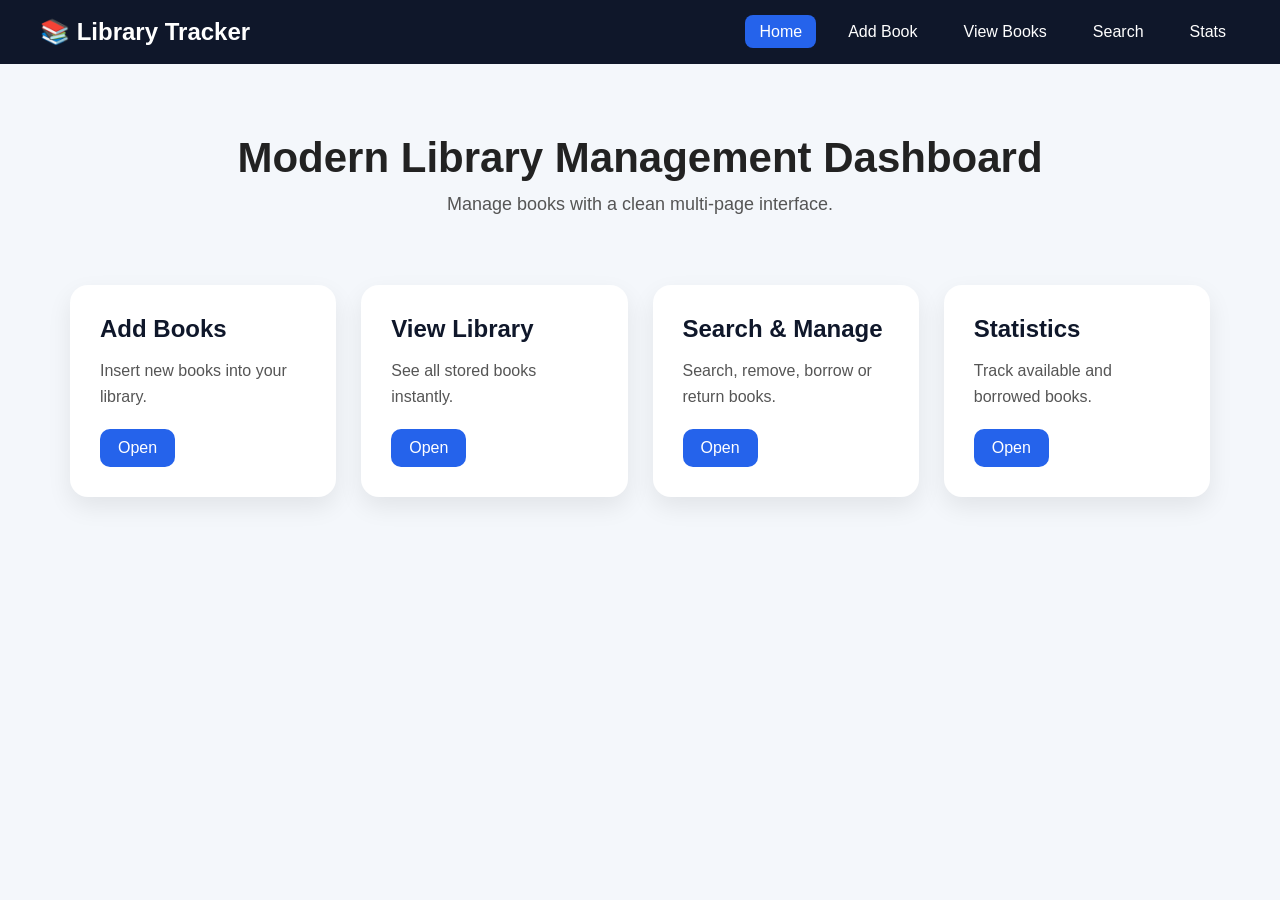
==== index.html @ bb6b65dc "Added frontend UI pages and dashboard styling" ====
<!DOCTYPE html>
<html lang="en">
<head>
<meta charset="UTF-8">
<meta name="viewport" content="width=device-width, initial-scale=1.0">
<title>Library Tracker Dashboard</title>
<link rel="stylesheet" href="style.css">
</head>
<body>

<nav class="navbar">
    <div class="logo">📚 Library Tracker</div>
    <ul>
        <li><a href="index.html" class="active">Home</a></li>
        <li><a href="add.html">Add Book</a></li>
        <li><a href="view.html">View Books</a></li>
        <li><a href="search.html">Search</a></li>
        <li><a href="stats.html">Stats</a></li>
    </ul>
</nav>

<section class="hero">
    <h1>Modern Library Management Dashboard</h1>
    <p>Manage books with a clean multi-page interface.</p>
</section>

<section class="cards">

    <div class="card">
        <h2>Add Books</h2>
        <p>Insert new books into your library.</p>
        <a href="add.html" class="btn">Open</a>
    </div>

    <div class="card">
        <h2>View Library</h2>
        <p>See all stored books instantly.</p>
        <a href="view.html" class="btn">Open</a>
    </div>

    <div class="card">
        <h2>Search & Manage</h2>
        <p>Search, remove, borrow or return books.</p>
        <a href="search.html" class="btn">Open</a>
    </div>

    <div class="card">
        <h2>Statistics</h2>
        <p>Track available and borrowed books.</p>
        <a href="stats.html" class="btn">Open</a>
    </div>

</section>

<script src="script.js"></script>
</body>
</html>
---- style.css ----
*{
    margin:0;
    padding:0;
    box-sizing:border-box;
    font-family:Arial, Helvetica, sans-serif;
}

body{
    background:#f4f7fb;
    color:#222;
}

.navbar{
    background:#0f172a;
    color:white;
    display:flex;
    justify-content:space-between;
    align-items:center;
    padding:18px 40px;
    flex-wrap:wrap;
}

.logo{
    font-size:24px;
    font-weight:bold;
}

.navbar ul{
    list-style:none;
    display:flex;
    gap:18px;
    flex-wrap:wrap;
}

.navbar a{
    color:white;
    text-decoration:none;
    padding:8px 14px;
    border-radius:8px;
    transition:0.3s;
}

.navbar a:hover,
.navbar a.active{
    background:#2563eb;
}

.hero{
    text-align:center;
    padding:70px 20px 40px;
}

.hero h1{
    font-size:42px;
    margin-bottom:12px;
}

.hero p{
    font-size:18px;
    color:#555;
}

.cards{
    max-width:1200px;
    margin:auto;
    display:grid;
    grid-template-columns:repeat(auto-fit,minmax(250px,1fr));
    gap:25px;
    padding:30px;
}

.card{
    background:white;
    border-radius:18px;
    padding:30px;
    box-shadow:0 10px 25px rgba(0,0,0,0.08);
}

.card h2{
    margin-bottom:15px;
    color:#0f172a;
}

.card p{
    color:#555;
    margin-bottom:20px;
    line-height:1.6;
}

.btn{
    display:inline-block;
    background:#2563eb;
    color:white;
    text-decoration:none;
    padding:10px 18px;
    border-radius:10px;
    transition:0.3s;
}

.btn:hover{
    background:#1d4ed8;
}

.container{
    max-width:1000px;
    margin:auto;
    padding:40px 20px;
}

.form-box{
    background:white;
    padding:30px;
    border-radius:18px;
    box-shadow:0 10px 25px rgba(0,0,0,0.08);
}

input{
    width:100%;
    padding:12px;
    margin:10px 0 18px;
    border:1px solid #ccc;
    border-radius:10px;
}

button{
    background:#2563eb;
    color:white;
    border:none;
    padding:12px 18px;
    border-radius:10px;
    cursor:pointer;
}

button:hover{
    background:#1d4ed8;
}

table{
    width:100%;
    border-collapse:collapse;
    background:white;
    border-radius:18px;
    overflow:hidden;
    box-shadow:0 10px 25px rgba(0,0,0,0.08);
}

th, td{
    padding:14px;
    border-bottom:1px solid #eee;
    text-align:left;
}

th{
    background:#0f172a;
    color:white;
}

.stats-grid{
    display:grid;
    grid-template-columns:repeat(auto-fit,minmax(220px,1fr));
    gap:20px;
}

.stat-card{
    background:white;
    padding:25px;
    border-radius:18px;
    text-align:center;
    box-shadow:0 10px 25px rgba(0,0,0,0.08);
}

.stat-card h2{
    font-size:32px;
    color:#2563eb;
}

.stat-card p{
    margin-top:8px;
    color:#555;
}

.message{
    margin-top:15px;
    font-weight:bold;
    color:#2563eb;
}
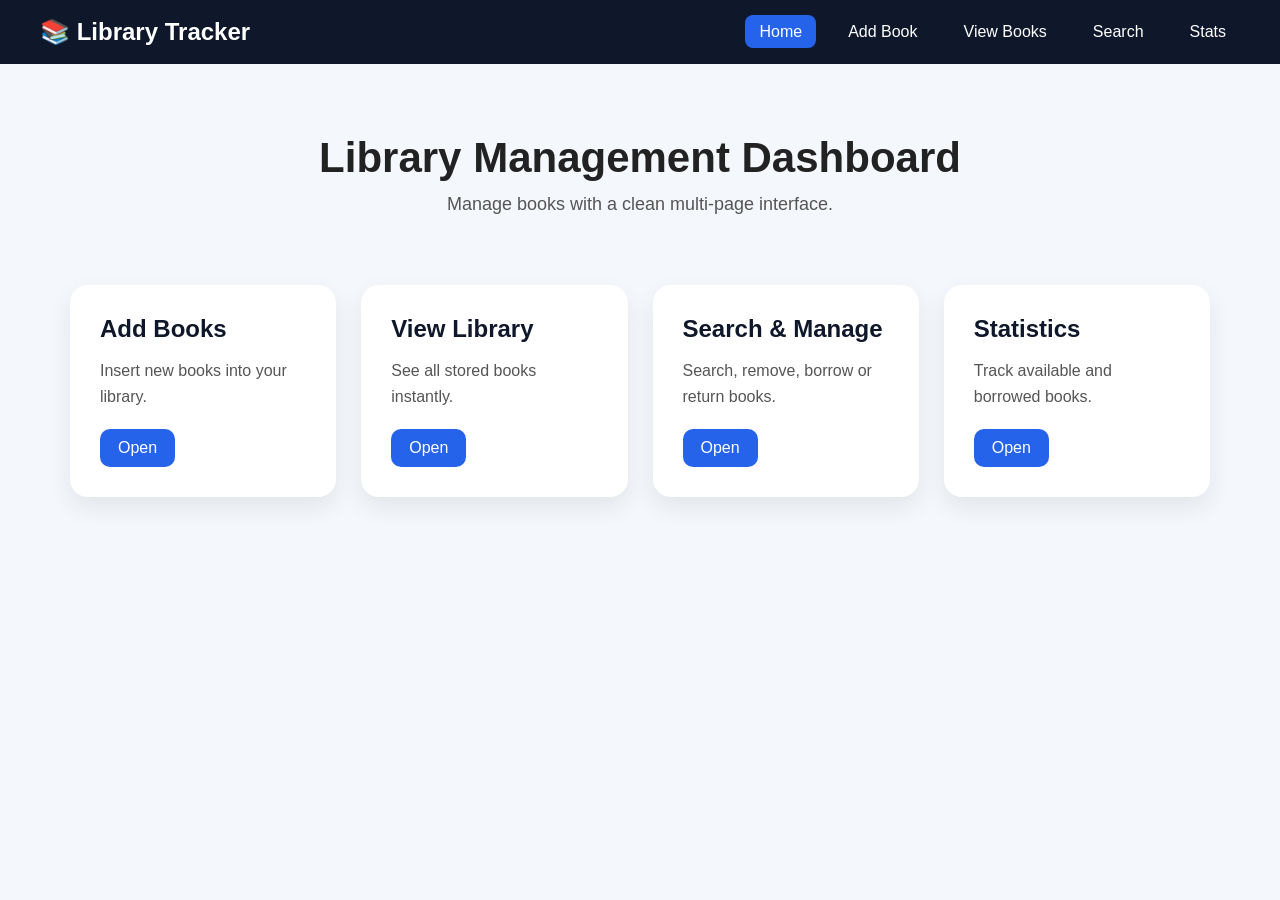
==== commit c0c27f7c: "Update index.html" ====
--- a/index.html
+++ b/index.html
@@ -20,7 +20,7 @@
 </nav>
 
 <section class="hero">
-    <h1>Modern Library Management Dashboard</h1>
+    <h1>Library Management Dashboard</h1>
     <p>Manage books with a clean multi-page interface.</p>
 </section>
 
@@ -54,4 +54,4 @@
 
 <script src="script.js"></script>
 </body>
-</html>+</html>
